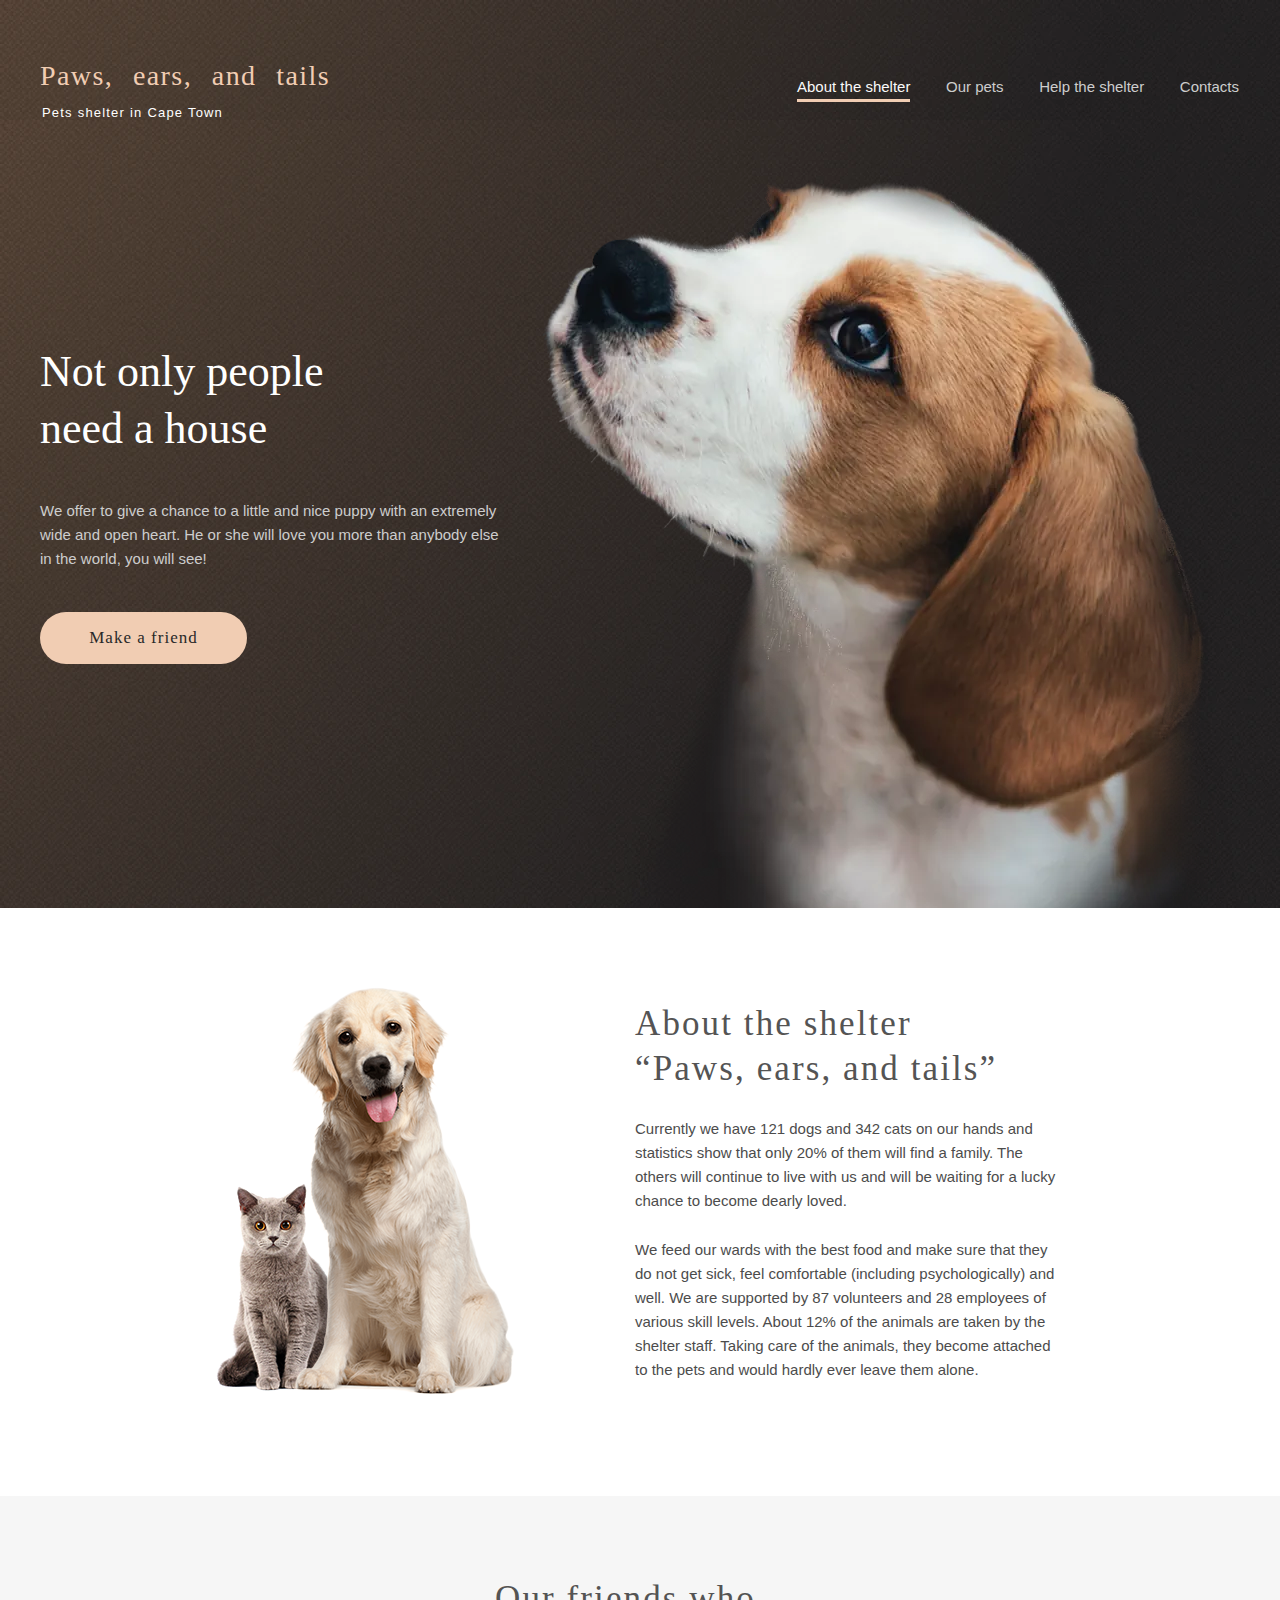
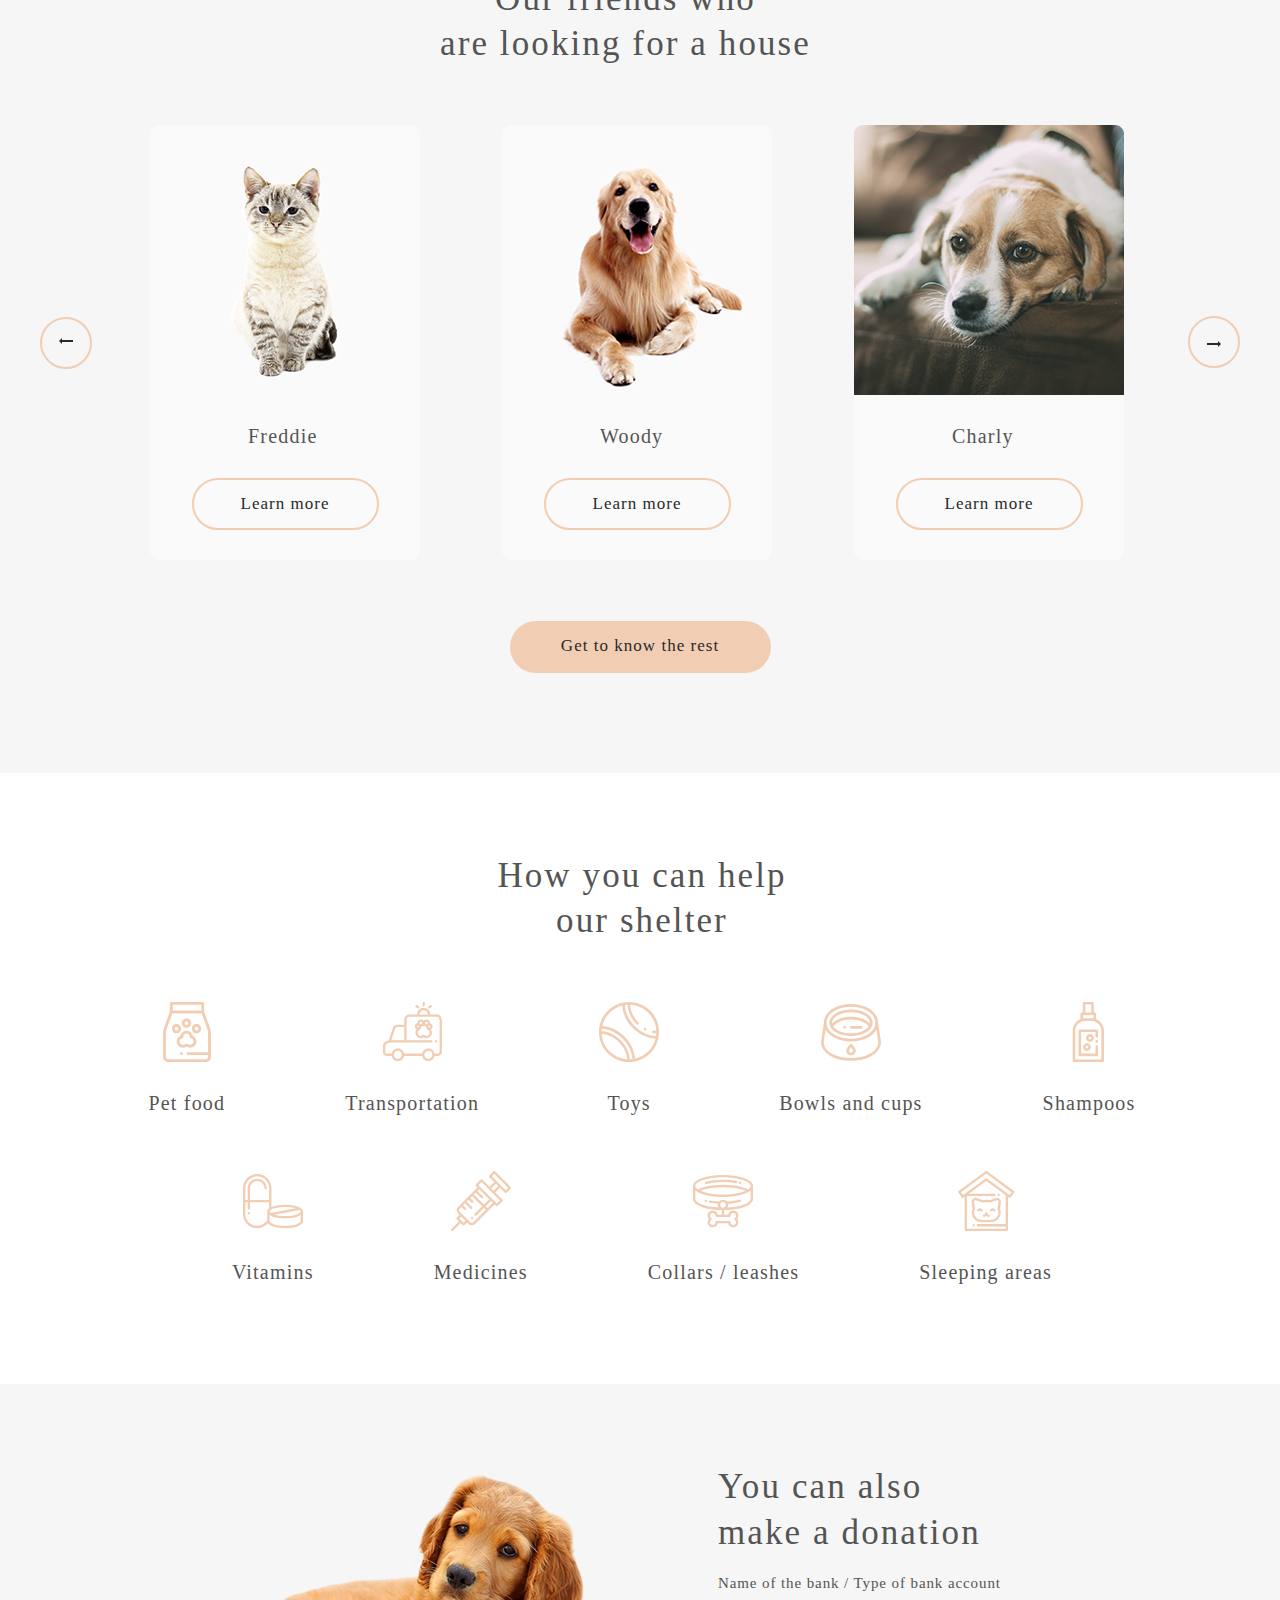
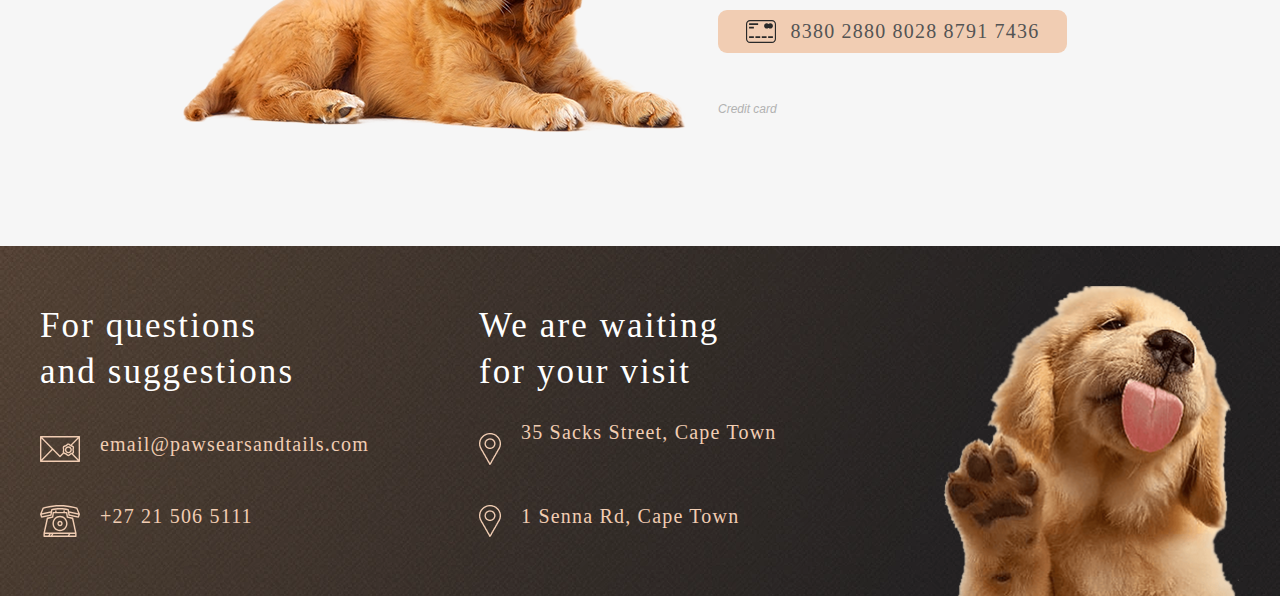
==== pages/main/index.html @ c35de91d "init" ====
<!DOCTYPE html>
<html lang="en">

<head>
    <meta charset="UTF-8">
    <meta http-equiv="X-UA-Compatible" content="IE=edge">
    <meta name="viewport" content="width=device-width, initial-scale=1.0">
    <title>Paws, ears, and tails - a pet sheslter</title>
    <link rel="stylesheet" href="style.css">
    <link rel="icon" type="image/x-icon" href="favicon.ico">
</head>

<body>
    <div class="popup-pad">
        <div class="popup-window">
            <button class="close_buton">
                <img class="modal_close" src="../../assets/icons/close.svg" alt="Modal window close button">
            </button>
            <div class="popup-image"><img id="popup-image" src="../../assets/images/scarlett.png" alt="Scarlett"></div>
            <div class="popup-text" id="popup-text">
                <div class="popup-name">Jennifer</div>
                <div class="popup-typebreed">Dog - Jack Russell Terrier</div>
                <div class="popup-description">Scarlett is a happy, playful girl who will make you laugh and smile. She
                    forms a bond quickly and will make a loyal
                    companion and a wonderful family dog or a good companion for a single individual too since she likes
                    to hang out and be
                    with her human.</div>
                <ul class="popup-ul">
                    <li><span>Age:</span> 2 months</li>
                    <li><span>Inoculations:</span> parainfluenza</li>
                    <li><span>Diseases:</span> ---</li>
                    <li><span>Parasites:</span> ---</li>
                </ul>

            </div>
        </div>
    </div>
    <div class="burger-button">
        <a href="javascript:void(0);" class="icon">
            <div class="hamburger">
                <div class="hamburger__line"></div>
                <div class="hamburger__line"></div>
                <div class="hamburger__line"></div>
            </div>
        </a>
    </div>
    <div class="black-pad"></div>
    <div class=" burger-menu-outer">
        <div class="mobile-container" id="hamburger-menu">
            <!-- Top Navigation Menu -->
            <!-- <div class="topnav"> -->
            <!-- <a href="#home" class="active">Logo</a> -->
            <div class="mobile-header-section">
                <div class="wrapper">
                    <header>
                        <div class="mobile-header">
                            <div class="mobile-menu-container">
                                <div class="mobile-menu-top">
                                    <div class="mobile-logo">
                                        <a href="../main/index.html">
                                            <h1 class="mobile-logo-title">Paws, ears, and tails<span></span>
                                            </h1>
                                            <div class="mobile-logo-subtitle">Pets shelter in Cape Town<span></span>
                                            </div>
                                        </a>
                                    </div>
                                </div>
                                <nav class="mobile-nav">
                                    <ul class="mobile-nav-links">
                                        <li class="mobile-nav-links-item active">
                                            About the shelter
                                        </li>
                                        <li class="mobile-nav-links-item"><a href="../pets/index.html">Our pets</a></li>
                                        <li class="mobile-nav-links-item"><a href="#help">Help the shelter</a></li>
                                        <li class="mobile-nav-links-item"><a href="#footer">Contacts</a></li>
                                    </ul>
                                </nav>
                            </div>
                        </div>
                    </header>
                </div>
            </div>
        </div>
    </div>
    <div class="header-section">
        <div class="wrapper">
            <header>
                <div class="header">
                    <div class="header-logo"><a href="../main/index.html">
                            <h1 class="header-logo-title">Paws, ears, and tails<span></span>
                            </h1>
                            <div class="header-logo-subtitle">Pets shelter in Cape Town<span></span></div>
                        </a>

                    </div>
                    <nav class="header-nav">
                        <ul class="header-nav-links">
                            <li class="header-nav-links-item active">
                                About the shelter
                            </li>
                            <li class="header-nav-links-item"><a href="../pets/index.html">Our pets</a></li>
                            <li class="header-nav-links-item"><a href="#help">Help the shelter</a></li>
                            <li class="header-nav-links-item"><a href="#footer">Contacts</a></li>
                        </ul>
                    </nav>
                </div>

            </header>
        </div>
    </div>
    <!--  START-SCREEN SECTION -->
    <section class="section-start-screen">
        <div class="wrapper">
            <main class="start-screen-content">
                <div class="content">
                    <div class="content-heading">
                        Not only people need a house
                    </div>
                    <div class="content-subheading">
                        We offer to give a chance to a little
                        and nice puppy with an extremely wide and
                        open heart. He or she will love you more
                        than anybody else in the world, you will see!
                    </div>
                    <div class="button-primary-wrapper">
                        <div class="button-primary">
                            <a href="#pets">
                                <div class="button-primary-text">
                                    Make a friend
                                </div>
                            </a>
                        </div>
                    </div>
                </div>
                <div class="start-screen-image">
                    <img src="../../assets/images/start-screen-puppy.webp" alt="Paws, ears, and tails"
                        class="start-screen">
                </div>
            </main>
        </div>
    </section>

    <!-- ABOUT SECTION -->
    <section class="section-about" id="about">
        <div class="wrapper">
            <main class="about-content">
                <div class="about-image">
                    <img src="../../assets/images/about-pets.png" alt="Cat and dog">
                </div>
                <div class="about-content-text">
                    <div class="about-content-heading">
                        About the shelter “Paws, ears, and tails”
                    </div>
                    <div class="about-content-subheading">
                        Currently we have 121 dogs and 342 cats on our hands and statistics show that only 20% of them
                        will find a family. The
                        others will continue to live with us and will be waiting for a lucky chance to become dearly
                        loved.
                    </div>
                    <div class="about-content-subheading">
                        We feed our wards with the best food and make sure that they do not get sick, feel comfortable
                        (including
                        psychologically) and well. We are supported by 87 volunteers and 28 employees of various skill
                        levels. About 12% of the
                        animals are taken by the shelter staff. Taking care of the animals, they become attached to the
                        pets and would hardly
                        ever leave them alone.
                    </div>
                </div>

            </main>
        </div>
    </section>


    <!-- PETS SECTION with slider-->
    <section class="section-pets" id="pets">
        <div class="wrapper">
            <main class="pets-content">
                <div class="pets-content-heading">
                    Our friends who</br>
                    are looking for a house
                </div>
                <div class="slider">
                    <div class="slider-arrow">
                        <div class="button-arrow" id="button-left1">
                            <!-- <a href=""> -->
                            <img src="../../assets/icons/arrow-left.png" alt="Arrow left" class="slider-arrow-img">
                            <!-- </a> -->
                        </div>
                    </div>
                    <div class="carousel-wrapper" id="carousel-wrapper">
                        <div class="carousel" id="carousel">
                            <div class="carousel-cards" id="cards-left">
                                <div class="card">
                                    <img src="../../assets/images/pets-katrine.png" alt="Katrine's photo"
                                        class="card-image">
                                    <div class="card-name">Katrine</div>
                                    <div class="card-button">
                                        <a href="">
                                            <div class="card-button-text">Learn more</div>
                                        </a>
                                    </div>
                                </div>
                                <div class="card">
                                    <img src="../../assets/images/pets-jennifer.png" alt="Jennifer's photo"
                                        class="card-image">
                                    <div class="card-name">Jennifer</div>
                                    <div class="card-button">
                                        <a href="">
                                            <div class="card-button-text">Learn more</div>
                                        </a>
                                    </div>
                                </div>
                                <div class="card">
                                    <img src="../../assets/images/pets-woody.png" alt="Woody's photo"
                                        class="card-image">
                                    <div class="card-name">Woody</div>
                                    <div class="card-button">
                                        <a href="">
                                            <div class="card-button-text">Learn more</div>
                                        </a>
                                    </div>
                                </div>
                            </div>
                            <div class="carousel-cards" id="cards-active">
                                <div class="card">
                                    <img src="../../assets/images/pets-katrine.png" alt="Katrine's photo"
                                        class="card-image">
                                    <div class="card-name">Katrine</div>
                                    <div class="card-button">
                                        <a href="">
                                            <div class="card-button-text">Learn more</div>
                                        </a>
                                    </div>
                                </div>
                                <div class="card">
                                    <img src="../../assets/images/pets-jennifer.png" alt="Jennifer's photo"
                                        class="card-image">
                                    <div class="card-name">Jennifer</div>
                                    <div class="card-button">
                                        <a href="">
                                            <div class="card-button-text">Learn more</div>
                                        </a>
                                    </div>
                                </div>
                                <div class="card">
                                    <img src="../../assets/images/pets-woody.png" alt="Woody's photo"
                                        class="card-image">
                                    <div class="card-name">Woody</div>
                                    <div class="card-button">
                                        <a href="">
                                            <div class="card-button-text">Learn more</div>
                                        </a>
                                    </div>
                                </div>
                            </div>
                            <div class="carousel-cards" id="cards-right">
                                <div class="card">
                                    <img src="../../assets/images/pets-katrine.png" alt="Katrine's photo"
                                        class="card-image">
                                    <div class="card-name">Katrine</div>
                                    <div class="card-button">
                                        <a href="">
                                            <div class="card-button-text">Learn more</div>
                                        </a>
                                    </div>
                                </div>
                                <div class="card">
                                    <img src="../../assets/images/pets-jennifer.png" alt="Jennifer's photo"
                                        class="card-image">
                                    <div class="card-name">Jennifer</div>
                                    <div class="card-button">
                                        <a href="">
                                            <div class="card-button-text">Learn more</div>
                                        </a>
                                    </div>
                                </div>
                                <div class="card">
                                    <img src="../../assets/images/pets-woody.png" alt="Woody's photo"
                                        class="card-image">
                                    <div class="card-name">Woody</div>
                                    <div class="card-button">
                                        <a href="">
                                            <div class="card-button-text">Learn more</div>
                                        </a>
                                    </div>
                                </div>
                            </div>
                        </div>
                    </div>
                    <div class="slider-arrow right">
                        <div class="button-arrow" id="button-right1">
                            <!-- <a href=""> -->
                            <img src="../../assets/icons/arrow-left.png" alt="Arrow right" class="slider-arrow-img">
                            <!-- </a> -->
                        </div>
                    </div>
                    <div class="slider-arrows-mobile">
                        <div class="slider-arrow">
                            <div class="button-arrow" id="button-left2">
                                <!-- <a href=""> -->
                                <img src="../../assets/icons/arrow-left.png" alt="Arrow left" class="slider-arrow-img">
                                <!-- </a> -->
                            </div>
                        </div>
                        <div class="slider-arrow right">
                            <div class="button-arrow" id="button-right2">
                                <!-- <a href=""> -->
                                <img src="../../assets/icons/arrow-left.png" alt="Arrow right" class="slider-arrow-img">
                                <!-- </a> -->
                            </div>
                        </div>
                    </div>
                </div>

                <div class="button-primary" id="button-pets">
                    <a href="../pets/index.html">
                        <div class="card-button-text">Get to know the rest</div>
                    </a>
                </div>

        </div>
        </main>
        </div>
    </section>

    <!-- HELP SECTION -->
    <section class="section-help" id="help">
        <div class="wrapper">
            <main class="help-content">
                <div class="help-content-heading">
                    How you can help<br />
                    our shelter
                </div>
                <div class="help-list">
                    <div class="help-card">
                        <img src="../../assets/icons/icon-pet-food.svg" alt="Pet food" class="help-card-image">
                        <div class="help-card-text">Pet food</div>
                    </div>
                    <div class="help-card">
                        <img src="../../assets/icons/icon-transportation.svg" alt="Transportation"
                            class="help-card-image">
                        <div class="help-card-text">Transportation</div>
                    </div>
                    <div class="help-card">
                        <img src="../../assets/icons/icon-toys.svg" alt="Toys" class="help-card-image">
                        <div class="help-card-text">Toys</div>
                    </div>
                    <div class="help-card">
                        <img src="../../assets/icons/icon-bowls-and-cups.svg" alt="Bowls and cups"
                            class="help-card-image">
                        <div class="help-card-text">Bowls and cups</div>
                    </div>
                    <div class="help-card">
                        <img src="../../assets/icons/icon-shampoos.svg" alt="Shampoos" class="help-card-image">
                        <div class="help-card-text">Shampoos</div>
                    </div>
                    <div class="help-card">
                        <img src="../../assets/icons/icon-vitamins.svg" alt="Vitamins" class="help-card-image">
                        <div class="help-card-text">Vitamins</div>
                    </div>
                    <div class="help-card">
                        <img src="../../assets/icons/icon-medicines.svg" alt="Medicines" class="help-card-image">
                        <div class="help-card-text">Medicines</div>
                    </div>
                    <div class="help-card">
                        <img src="../../assets/icons/icon-collars-leashes.svg" alt="Collars / leashes"
                            class="help-card-image">
                        <div class="help-card-text">Collars / leashes</div>
                    </div>
                    <div class="help-card">
                        <img src="../../assets/icons/icon-sleeping-area.svg" alt="Sleeping areas"
                            class="help-card-image">
                        <div class="help-card-text">Sleeping areas</div>
                    </div>
                </div>
        </div>

        </main>
        </div>
    </section>

    <!-- DONATION SECTION -->
    <section class="section-donation" id="donation">
        <div class="wrapper">
            <main class="donation-content">
                <img src="../../assets/images/donation-dog.png" alt="" class="donation-image">
                <div class="donation-content-text">
                    <div class="donation-content-heading">
                        You can also<br /> make a donation
                    </div>
                    <div class="donation-content-bank-name">
                        Name of the bank / Type of bank account
                    </div>
                    <a href="#" onClick="()=>{return false;}">

                        <div class="donation-credit-card">
                            <img src="../../assets/icons/credit-card.svg" alt="Credit card">
                            <div class="donation-credit-card-number">
                                8380 2880 8028 8791 7436
                            </div>
                        </div>
                    </a>
                    <div class="donation-content-legal">
                        Credit card
                    </div>
                </div>

            </main>
        </div>
    </section>

    <!--  FOOTER SECTION -->
    <footer class="section-footer" id="footer">
        <div class="wrapper">
            <div class="footer-content">
                <div class="footer-item-wrapper">
                    <div class="footer-item">
                        <div class="footer-item-header">For questions and suggestions</div>
                        <div class="footer-item-content">
                            <a href="mailto:email@pawsearsandtails.com">
                                <div class="footer-item-subitem">
                                    <img src="../../assets/icons/icon-email.svg" alt="Email"
                                        class="footer-subitem-icon">
                                    <div class="footer-subitem-text email">
                                        email@pawsearsandtails.com
                                    </div>
                                </div>
                            </a>
                            <a href="tel:+27 21 506 5111">
                                <div class="footer-item-subitem">
                                    <img src="../../assets/icons/icon-phone.svg" alt="Phone"
                                        class="footer-subitem-icon">
                                    <div class="footer-subitem-text">
                                        +27 21 506 5111
                                    </div>
                                </div>
                            </a>
                        </div>
                    </div>
                    <div class="footer-item">
                        <div class="footer-item-header">We are waiting for your visit</div>
                        <div class="footer-item-content">
                            <a href="https://goo.gl/maps/wbUHh51VkLNTxaGi9" target="_blank">
                                <div class="footer-item-subitem">
                                    <img src="../../assets/icons/icon-marker.png" alt="Location"
                                        class="footer-subitem-icon">
                                    <div class="footer-subitem-text" style="position: relative; bottom: 12px;">
                                        35 Sacks Street, Cape Town
                                    </div>
                                </div>
                            </a>
                            <a href="https://goo.gl/maps/Tw4FSCogZm7QoNA98" target="_blank">
                                <div class="footer-item-subitem">
                                    <img src="../../assets/icons/icon-marker.png" alt="Location"
                                        class="footer-subitem-icon">
                                    <div class="footer-subitem-text">
                                        1 Senna Rd, Cape Town
                                    </div>
                                </div>
                            </a>
                        </div>
                    </div>
                </div>
                <div class="footer-image-wrapper">
                    <img src="../../assets/images/footer-puppy.png" alt="Puppy" class="footer-image">
                </div>
            </div>
        </div>
        </div>
    </footer>

    <script>
        const data = [
            {
                "name": "Jennifer",
                "img": "../../assets/images/jennifer.png",
                "type": "Dog",
                "breed": "Labrador",
                "description": "Jennifer is a sweet 2 months old Labrador that is patiently waiting to find a new forever home. This girl really enjoys being able to go outside to run and play, but won't hesitate to play up a storm in the house if she has all of her favorite toys.",
                "age": "2 months",
                "inoculations": ["none"],
                "diseases": ["none"],
                "parasites": ["none"]
            },
            {
                "name": "Sophia",
                "img": "../../assets/images/sophia.png",
                "type": "Dog",
                "breed": "Shih tzu",
                "description": "Sophia here and I'm looking for my forever home to live out the best years of my life. I am full of energy. Everyday I'm learning new things, like how to walk on a leash, go potty outside, bark and play with toys and I still need some practice.",
                "age": "1 month",
                "inoculations": ["parvovirus"],
                "diseases": ["none"],
                "parasites": ["none"]
            },
            {
                "name": "Woody",
                "img": "../../assets/images/woody.png",
                "type": "Dog",
                "breed": "Golden Retriever",
                "description": "Woody is a handsome 3 1/2 year old boy. Woody does know basic commands and is a smart pup. Since he is on the stronger side, he will learn a lot from your training. Woody will be happier when he finds a new family that can spend a lot of time with him.",
                "age": "3 years 6 months",
                "inoculations": ["adenovirus", "distemper"],
                "diseases": ["right back leg mobility reduced"],
                "parasites": ["none"]
            },
            {
                "name": "Scarlett",
                "img": "../../assets/images/scarlett.png",
                "type": "Dog",
                "breed": "Jack Russell Terrier",
                "description": "Scarlett is a happy, playful girl who will make you laugh and smile. She forms a bond quickly and will make a loyal companion and a wonderful family dog or a good companion for a single individual too since she likes to hang out and be with her human.",
                "age": "3 months",
                "inoculations": ["parainfluenza"],
                "diseases": ["none"],
                "parasites": ["none"]
            },
            {
                "name": "Katrine",
                "img": "../../assets/images/katrine.png",
                "type": "Cat",
                "breed": "British Shorthair",
                "description": "Katrine is a beautiful girl. She is as soft as the finest velvet with a thick lush fur. Will love you until the last breath she takes as long as you are the one. She is picky about her affection. She loves cuddles and to stretch into your hands for a deeper relaxations.",
                "age": "6 months",
                "inoculations": ["panleukopenia"],
                "diseases": ["none"],
                "parasites": ["none"]
            },
            {
                "name": "Timmy",
                "img": "../../assets/images/timmy.png",
                "type": "Cat",
                "breed": "British Shorthair",
                "description": "Timmy is an adorable grey british shorthair male. He loves to play and snuggle. He is neutered and up to date on age appropriate vaccinations. He can be chatty and enjoys being held. Timmy has a lot to say and wants a person to share his thoughts with.",
                "age": "2 years 3 months",
                "inoculations": ["calicivirus", "viral rhinotracheitis"],
                "diseases": ["kidney stones"],
                "parasites": ["none"]
            },
            {
                "name": "Freddie",
                "img": "../../assets/images/freddie.png",
                "type": "Cat",
                "breed": "British Shorthair",
                "description": "Freddie is a little shy at first, but very sweet when he warms up. He likes playing with shoe strings and bottle caps. He is quick to learn the rhythms of his human’s daily life. Freddie has bounced around a lot in his life, and is looking to find his forever home.",
                "age": "2 months",
                "inoculations": ["rabies"],
                "diseases": ["none"],
                "parasites": ["none"]
            },
            {
                "name": "Charly",
                "img": "../../assets/images/charly.png",
                "type": "Dog",
                "breed": "Jack Russell Terrier",
                "description": "This cute boy, Charly, is three years old and he likes adults and kids. He isn’t fond of many other dogs, so he might do best in a single dog home. Charly has lots of energy, and loves to run and play. We think a fenced yard would make him very happy.",
                "age": "8 years",
                "inoculations": ["bordetella bronchiseptica", "leptospirosis"],
                "diseases": ["deafness", "blindness"],
                "parasites": ["lice", "fleas"]
            }
        ];

        data.forEach((item, id) => item.id = id)
        function shuffleArray(array) {
            let currentIndex = array.length, randomIndex;

            console.log('>', ...array.map(a => a.name))

            // While there remain elements to shuffle.
            while (currentIndex != 0) {

                // Pick a remaining element.
                randomIndex = Math.floor(Math.random() * currentIndex);
                currentIndex--;

                // And swap it with the current element.
                [array[currentIndex], array[randomIndex]] = [
                    array[randomIndex], array[currentIndex]];
            }

            console.log('>', ...array.map(a => a.name))
            return [...array];
        }

        const randomPets = shuffleArray([...data])

        let activePets = randomPets.slice(0, 3)
        let leftPets = randomPets.slice(3, 6)
        let rightPets = randomPets.slice(5, 8)

        // left: 37, up: 38, right: 39, down: 40,
        // spacebar: 32, pageup: 33, pagedown: 34, end: 35, home: 36
        var keys = { 37: 1, 38: 1, 39: 1, 40: 1 };

        function preventDefault(e) {
            e.preventDefault();
        }

        function preventDefaultForScrollKeys(e) {
            if (keys[e.keyCode]) {
                preventDefault(e);
                return false;
            }
        }

        // modern Chrome requires { passive: false } when adding event
        var supportsPassive = false;
        try {
            window.addEventListener("test", null, Object.defineProperty({}, 'passive', {
                get: function () { supportsPassive = true; }
            }));
        } catch (e) { }

        var wheelOpt = supportsPassive ? { passive: false } : false;
        var wheelEvent = 'onwheel' in document.createElement('div') ? 'wheel' : 'mousewheel';

        // call this to Disable
        function disableScroll() {
            // window.addEventListener('DOMMouseScroll', preventDefault, false); // older FF
            // window.addEventListener(wheelEvent, preventDefault, wheelOpt); // modern desktop
            // window.addEventListener('touchmove', preventDefault, wheelOpt); // mobile
            // window.addEventListener('keydown', preventDefaultForScrollKeys, false);
            document.querySelector('body').style.overflow = 'hidden'
        }

        // call this to Enable
        function enableScroll() {
            // window.removeEventListener('DOMMouseScroll', preventDefault, false);
            // window.removeEventListener(wheelEvent, preventDefault, wheelOpt);
            // window.removeEventListener('touchmove', preventDefault, wheelOpt);
            // window.removeEventListener('keydown', preventDefaultForScrollKeys, false);
            document.querySelector('body').style.overflow = 'auto'
        }


        window.onload = function () {
            console.log('page loaded');

            addClickHandler()
        }


        const addClickHandler = () => {
            console.log('addClickHandler run')
            document.querySelector('.burger-button>a').addEventListener('click', showHide)
            // document.querySelector('body').addEventListener('click', hide)
            document.querySelector('.burger-menu-outer').addEventListener('click', hideBurger)
        }


        const hideBurger = () => {
            document.getElementById("hamburger-menu").classList.remove("mobile-container-open")
            document.getElementsByClassName("hamburger")[0].classList.remove("hamburger-open")
            document.querySelector('.black-pad').style.display = 'none'
            document.querySelector('.black-pad').style.backgroundColor = 'rgba(0, 0, 0, 0)'
            // document.querySelector('.black-pad').style.backgroundColor = 'green'
            document.getElementsByClassName("burger-menu-outer")[0].classList.remove("burger-menu-outer-open")
            enableScroll();
        }

        const showBurger = () => {
            document.getElementById("hamburger-menu").classList.add("mobile-container-open")
            document.getElementsByClassName("hamburger")[0].classList.add("hamburger-open")
            document.querySelector('.black-pad').style.display = 'block'
            setTimeout(() => {
                document.querySelector('.black-pad').style.backgroundColor = 'rgba(41, 41, 41, 0.6)'
            }, 1);
            // document.querySelector('.black-pad').style.backgroundColor = 'blue'
            document.getElementsByClassName("burger-menu-outer")[0].classList.add("burger-menu-outer-open")
            disableScroll()
        }


        function showHide() {
            var x = document.getElementById("hamburger-menu")

            if (x.classList.contains("mobile-container-open")) {
                hideBurger()
            } else {
                showBurger()
            }
        }

        const CAROUSEL = document.querySelector('#carousel')
        const BTN_LEFT1 = document.querySelector('#button-left1')
        const BTN_LEFT2 = document.querySelector('#button-left2')
        const BTN_RIGHT1 = document.querySelector('#button-right1')
        const BTN_RIGHT2 = document.querySelector('#button-right2')

        const moveLeft = () => {
            console.log('btn-left click')
            CAROUSEL.classList.add('transition-left')
            BTN_LEFT1.removeEventListener('click', moveLeft)
            BTN_LEFT2.removeEventListener('click', moveLeft)
            BTN_RIGHT1.removeEventListener('click', moveRight)
            BTN_RIGHT2.removeEventListener('click', moveRight)
        }

        const moveRight = () => {
            console.log('btn-left click')
            CAROUSEL.classList.add('transition-right')
            BTN_LEFT1.removeEventListener('click', moveLeft)
            BTN_LEFT2.removeEventListener('click', moveLeft)
            BTN_RIGHT1.removeEventListener('click', moveRight)
            BTN_RIGHT2.removeEventListener('click', moveRight)
        }

        BTN_LEFT1.addEventListener('click', moveLeft)
        BTN_LEFT2.addEventListener('click', moveLeft)
        BTN_RIGHT1.addEventListener('click', moveRight)
        BTN_RIGHT2.addEventListener('click', moveRight)



        /******************************/




        const fillCarouselCards = (arr) => {
            const result = arr.map(card => {
                return `
                <div class="card" onClick="showPet('${card.id}')">
                    <img src="${card.img}" alt="${card.name}'s photo" class="card-image">
                    <div class="card-name">${card.name}</div>
                    <div class="card-button">
                        
                            <div class="card-button-text">Learn more</div>
                        
                    </div>
                </div>
                `
            })
            return result.join('           ')
        }


        const getAvailablePets = () => {
            return randomPets.filter(item => !activePets.includes(item))

        }
        // console.log(...getAvailablePets(activePets).map(a => a.name))
        // console.log(...activePets.map(a => a.name))

        const firstFillCarousel = () => {


            // console.log(...availablePets.map(a => a.name))
            // console.log(...leftPets.map(a => a.name))
            // console.log(...activePets.map(a => a.name))
            // console.log(...rightPets.map(a => a.name))
            // console.log(fillCarouselCards(activePets))

            document.querySelector('#cards-left').innerHTML = fillCarouselCards(leftPets)
            document.querySelector('#cards-active').innerHTML = fillCarouselCards(activePets)
            document.querySelector('#cards-right').innerHTML = fillCarouselCards(rightPets)
        }
        firstFillCarousel()

        CAROUSEL.addEventListener('animationend', (animationEvent) => {
            console.log(animationEvent.animationName)
            if (animationEvent.animationName === 'move-left') {
                CAROUSEL.classList.remove('transition-left')
                const leftItems = document.querySelector('#cards-left').innerHTML

                document.querySelector('#cards-active').innerHTML = leftItems

                activePets = [...leftPets]
                leftPets = shuffleArray(getAvailablePets()).slice(0, 3)
                rightPets = shuffleArray(getAvailablePets()).slice(2, 6)
                document.querySelector('#cards-left').innerHTML = fillCarouselCards([...leftPets])
                document.querySelector('#cards-right').innerHTML = fillCarouselCards([...rightPets])


            } else {
                CAROUSEL.classList.remove('transition-right')
                const rightItems = document.querySelector('#cards-right').innerHTML

                document.querySelector('#cards-active').innerHTML = rightItems

                activePets = [...rightPets]
                leftPets = shuffleArray(getAvailablePets()).slice(0, 3)
                rightPets = shuffleArray(getAvailablePets()).slice(2, 6)
                document.querySelector('#cards-right').innerHTML = fillCarouselCards([...rightPets])
                document.querySelector('#cards-left').innerHTML = fillCarouselCards([...leftPets])


            }
            BTN_LEFT1.addEventListener('click', moveLeft)
            BTN_LEFT2.addEventListener('click', moveLeft)
            BTN_RIGHT1.addEventListener('click', moveRight)
            BTN_RIGHT2.addEventListener('click', moveRight)

        })


        // popup

        document.querySelector('.popup-pad').addEventListener('click', () => {
            document.querySelector('.popup-pad').style.display = 'none'
            enableScroll()
        })

        document.querySelector('.close_buton').addEventListener('click', () => {
            document.querySelector('.popup-pad').style.display = 'none'
            enableScroll()
        })

        document.querySelector('.popup-window').addEventListener('click', (event) => {
            event.stopImmediatePropagation()
        })




        const showPet = (petId) => {
            console.log(petId)
            disableScroll()

            const pet = data[petId];
            document.querySelector('#popup-text').innerHTML =
                `<div class="popup-name">${pet.name}</div>
                <div class="popup-typebreed">${pet.type} - ${pet.breed}</div>
                <div class="popup-description">${pet.description}</div>
                <ul class="popup-ul">
                    <li class='popup-li'><span>Age:</span> ${pet.age}</li>
                    <li class='popup-li'><span>Inoculations:</span> ${pet.inoculations.join(', ')}</li>
                    <li class='popup-li'><span>Diseases:</span> ${pet.diseases.join(', ')}</li>
                    <li class='popup-li'><span>Parasites:</span> ${pet.parasites.join(', ')}</li>
                </ul>`
            document.querySelector('#popup-image').src = pet.img;

            document.querySelector('.popup-pad').style.display = 'flex'


        }

        //close button

        document.querySelector('.popup-window').addEventListener('mouseover', (event) => {
            document.querySelector('.close_buton').style.backgroundColor = 'rgba(255, 255, 255, 0.5)'
            event.stopImmediatePropagation()
        }
        )

        document.querySelector('.close_buton').addEventListener('mouseover', (event) => {
            document.querySelector('.close_buton').style.backgroundColor = '#fddcc4'
            event.stopImmediatePropagation()
        }
        )

        document.querySelector('.popup-pad').addEventListener('mouseover', () =>
            document.querySelector('.close_buton').style.backgroundColor = '#fddcc4'
        )

        document.querySelector('#hamburger-menu').addEventListener('click', (event) => {
            event.stopImmediatePropagation()
        })

    </script>
</body>

</html>
---- pages/main/style.css ----
body {
  margin: 0;
}

.popup-pad {
  width: 100vw;
  height: 100vh;
  position: fixed;
  left: 0;
  top: 0;
  background-color: rgba(29, 29, 29, 0.6);
  z-index: 1000;
  /* display: flex; */
  justify-content: center;
  align-items: center;
  display: none;
}

.popup-window {
  display: flex;
  width: 900px;
  height: 500px;
  background-color: #fafafa;
  position: fixed;
  justify-content: space-between;
  border-radius: 9px;
}

.popup-image {
  width: 500px;
  height: 500px;
}
.popup-image > img {
  width: 100%;
  height: auto;
}

.popup-text {
  width: 351px;
  margin-right: 20px;
  margin-top: 50px;
  font-family: Georgia, "Times New Roman", Times, serif;
  font-weight: 400;
}

.popup-name {
  font-size: 35px;
}

.popup-typebreed {
  font-size: 20px;
  margin-top: 10px;
}

.popup-description {
  font-size: 15px;
  line-height: 16.5px;
  margin-top: 40px;
}

.popup-ul {
  font-size: 15px;
  list-style: none;
  margin-top: 29px;
}
.popup-li {
  padding-top: 11px;
}

.popup-ul li::before {
  content: "\2022"; /* Add content: \2022 is the CSS Code/unicode for a bullet */
  color: #f1cdb3; /* Change the color */
  font-weight: bold; /* If you want it to be bold */
  display: inline-block; /* Needed to add space between the bullet and the text */
  width: 1em; /* Also needed for space (tweak if needed) */
  margin-left: -1em; /* Also needed for space (tweak if needed) */
}

.close_buton {
  width: 52px;
  height: 52px;
  border: 2px solid #f1cdb3;
  -webkit-box-sizing: border-box;
  box-sizing: border-box;
  border-radius: 10rem;
  cursor: pointer;
  background-color: rgba(255, 255, 255, 0.5);

  position: absolute;
  right: -3.2rem;
  top: -3.2rem;
  /* display: -webkit-box; */
  display: -ms-flexbox;
  display: flex;
  -webkit-box-pack: center;
  -ms-flex-pack: center;
  justify-content: center;
  -webkit-box-align: center;
  -ms-flex-align: center;
  align-items: center;
}

.popup-ul > li > span {
  font-weight: 700;
}

.mobile-container {
  display: none;
}

.header-section {
  background: url(../../assets/images/start-screen-gradient-background.webp)
    no-repeat;
  height: 120px;
  background-size: 100%;

  display: flex;
  justify-content: center;
  align-items: center;
}

.section-start-screen {
  background: url(../../assets/images/start-screen-gradient-background.webp)
    no-repeat;
  height: 788px;
  background-size: 100%;

  display: flex;
  justify-content: center;
  align-items: center;
}

.wrapper {
  width: 1500px;
  max-width: 1200px;
  margin: 0 auto;
  display: inline-flex;
  flex-direction: column;
  align-items: stretch;
  justify-content: stretch;
  padding: 0 40px;
}

header {
  /* to avoid margin top collapse */
  display: inline-block;
  width: 100%;
  padding-top: 1px;
}
.header {
  margin-top: 60px;
  display: flex;
  align-items: center; /*center children*/
  justify-content: space-between;
}
.header-logo {
  display: flex;
  flex-direction: column;
  justify-content: space-between;
  width: 290px;
  height: 60px;
}

.header-logo-title {
  height: 35px;
  font-family: "Georgia";
  font-style: normal;
  font-weight: 400;
  font-size: 28px;
  line-height: 110%;
  /* or 35px */

  letter-spacing: 0.05em;
  color: #f1cdb3;

  text-align: justify;
  margin-top: 0px;
  margin-bottom: 27px;
}

.header-logo span {
  content: "";
  background-color: red;
  width: 100%;
  height: 0em;
  display: inline-block;
}

.header-logo-subtitle {
  width: 181px;
  font-family: "Arial";
  font-style: normal;
  font-weight: 400;
  font-size: 13px;
  line-height: 15px;
  letter-spacing: 0.09em;
  margin-top: -18px;

  color: #ffffff;
  margin-left: 2px;

  text-align: justify;
}

.header-logo-subtitle span {
  content: "";
  background-color: red;
  width: 100%;
  height: 0em;
  display: inline-block;
}

.header-nav {
  width: 443px;
}
.header-nav-links {
  display: flex;
  flex-direction: row;
  list-style-type: none;
  justify-content: space-between;
  padding: 0 1px 0 0;
  margin-top: 0px;
  margin-bottom: 4px;
}

.header-nav-links-item {
  font-family: "Arial";
  font-style: normal;
  font-weight: 400;
  font-size: 15px;
  line-height: 160%;
  display: inline-block;
  /* color-dark-s */

  color: #cdcdcd;
}

.header-nav-links-item > a:hover {
  color: #fafafa;
}

a {
  color: inherit; /* blue colors for links too */
  text-decoration: inherit; /* no underline */
}
.header-nav-links-item.active {
  border-bottom: 3px solid #f1cdb3;
  cursor: default;
  color: #fafafa;
}

.start-screen-content {
  display: flex;
  margin-top: 60px;
  justify-content: space-between;
  height: 728px;
}

.content {
  width: calc(1200px * 460 / 1200);
  height: 402px;
  align-self: center;
}
.content-heading {
  width: 310px;
  font-family: "Georgia";
  font-style: normal;
  font-weight: 400;
  font-size: 44px;
  line-height: 130%;
  /* or 57px */

  display: flex;
  align-items: center;

  /* color-light-xl */

  color: #ffffff;
}
.content-subheading {
  width: 460px;
  height: 72px;
  left: calc(50% - 460px / 2);
  bottom: 94px;

  /* paragraph-l */

  font-family: "Arial";
  font-style: normal;
  font-weight: 400;
  font-size: 15px;
  line-height: 160%;
  /* or 24px */

  display: flex;
  align-items: center;

  /* color-dark-s */

  color: #cdcdcd;
  margin-top: 42px;
}

.button-primary {
  display: flex;
  flex-direction: column;
  align-items: center;
  justify-content: center;
  width: 207px;
  height: 52px;

  /* color-primary */

  background: #f1cdb3;
  border-radius: 100px;

  margin-top: 41px;
}

.button-primary:hover {
  background-color: #fddcc4;
}
.button-primary-text {
  font-family: "Georgia";
  font-style: normal;
  font-weight: 400;
  font-size: 17px;
  line-height: 130%;
  /* identical to box height, or 22px */

  letter-spacing: 0.06em;

  /* color-dark-3xl */

  color: #292929;

  /* Inside auto layout */

  flex: none;
  order: 0;
  flex-grow: 0;
  margin: 10px 0px;
}

.start-screen-image {
  width: calc(1200px * 698 / 1200);
  /* background: url(../../assets/images/start-screen-puppy.png); */
  /* background-size: auto; */
}

img.start-screen {
  /* height: 728px; */
  width: 100%;
}

/* ABOUT SECTION  */
.section-about {
  height: 588px;

  display: flex;
  justify-content: center;
  align-items: center;
}
.about-content {
  display: flex;
  margin-top: -23px;
  justify-content: center;
  height: 408px;
  gap: 120px;
}
.about-image {
  width: calc(1200px * 300 / 1200);
  position: relative;
  /* height: calc(1200 * 608px / 1200); */
  /* background: url(../../assets/images/about-pets.png) no-repeat;
  background-size: auto; */
}

.about-image > img {
  width: 100%;
  position: absolute;
  bottom: 0px;
}

.about-content-text {
  width: calc(1200px * 430 / 1200);
  margin-top: 14px;
}

.about-content-heading {
  width: 370px;
  font-family: "Georgia";
  font-style: normal;
  font-weight: 400;
  font-size: 35px;
  line-height: 130%;
  /* or 45px */

  letter-spacing: 0.06em;

  /* color-dark-l */

  color: #545454;
}
.about-content-subheading {
  width: 430px;

  /* paragraph-l */

  font-family: "Arial";
  font-style: normal;
  font-weight: 400;
  font-size: 15px;
  line-height: 160%;

  /* color-dark-xl */

  color: #4c4c4c;
  margin-top: 25px;
}

/* SECTION PETS */
.section-pets {
  height: 877px;
  background-color: #f6f6f6;

  display: flex;
  justify-content: center;
  align-items: center;
}

.pets-content {
  display: flex;
  flex-direction: column;
  align-items: center;
  justify-content: space-between;
  height: 697px;
  margin-top: -21px;
}

.pets-content-heading {
  width: 400px;

  /* h3 */

  font-family: "Georgia";
  font-style: normal;
  font-weight: 400;
  font-size: 35px;
  line-height: 130%;
  /* or 45px */

  display: flex;
  align-items: center;
  text-align: center;
  letter-spacing: 0.06em;

  /* color-dark-l */

  color: #545454;
  /* padding-top: 81px; */
}

.cards {
  display: flex;
  flex-direction: row;
  justify-content: space-evenly;
  width: 100%;
  gap: 32px;
}

.card {
  /* card */
  width: 270px;
  height: 435px;

  /* color-light-s */
  background: #fafafa;
  border-radius: 9px;

  display: flex;
  flex-direction: column;
  align-items: center;
}

.card:hover {
  background-color: #fff;
  cursor: pointer;
}

/* highlight button on hover over card hack */
.card:hover .card-button,
.card.hover .card-button {
  background: #f1cdb3;
}
.card-name {
  width: 74px;
  height: 23px;
  /* pets-card-title */

  font-family: "Georgia";
  font-style: normal;
  font-weight: 400;
  font-size: 20px;
  line-height: 23px;
  /* identical to box height */

  letter-spacing: 0.06em;

  /* color-dark-l */

  color: #545454;

  margin-top: 30px;
}
.card-button {
  /* button_secondary */

  /* Auto layout */

  display: flex;
  justify-content: center;
  align-items: center;
  padding: 0px;

  width: 187px;
  height: 52px;

  /* button_primary */

  /* Auto layout */

  /* color-primary */

  border: 2px solid #f1cdb3;
  box-sizing: border-box;
  border-radius: 100px;

  margin-top: 30px;
}

.card-button-text {
  font-family: "Georgia";
  font-style: normal;
  font-weight: 400;
  font-size: 17px;
  line-height: 130%;
  /* identical to box height, or 22px */

  letter-spacing: 0.06em;

  /* color-dark-3xl */

  color: #292929;

  /* Inside auto layout */

  flex: none;
  order: 0;
  flex-grow: 0;
  margin: 16px 0px;
}
#button-pets {
  width: 261px;
  margin-top: 60px;
}

.slider {
  display: flex;
  flex-direction: row;
  justify-content: space-between;
  width: 100%;
  padding-top: 58px;
}

.slider-arrow {
  width: 52px;
  display: flex;
  flex-direction: column;
  justify-content: center;
}

.button-arrow {
  display: flex;
  flex-direction: column;
  align-items: center;
  padding: 20px 19px 23px;

  width: 52px;
  height: 52px;

  /* color-primary */

  border: 2px solid #f1cdb3;
  box-sizing: border-box;
  border-radius: 100px;
  justify-content: center;
}
.button-arrow:hover {
  background-color: #fddcc4;
}

.slider-arrow.right {
  transform: rotate(0.5turn);
}
.slider-arrows-mobile {
  display: none;
}

/* HELP SECTION */
.section-help {
  height: 611px;
  background-color: #fff;

  display: flex;
  justify-content: center;
  align-items: center;
}
.help-content {
  display: flex;
  flex-direction: column;
  margin-top: -21px;
  margin-left: 2px;
  align-items: center;
  justify-content: space-between;
  height: 431px;
  width: 100%;
}

.help-content-heading {
  width: 400px;
  font-family: "Georgia";
  font-style: normal;
  font-weight: 400;
  font-size: 35px;
  line-height: 130%;
  display: flex;
  align-items: center;
  text-align: center;
  letter-spacing: 0.06em;
  color: #545454;
  justify-content: center;
}

.help-list {
  width: 1029px;
  display: flex;
  flex-direction: row;
  justify-content: center;
  gap: 120px;
  row-gap: 56px;
  align-content: space-between;
  flex-wrap: wrap;
  padding-top: 58px;
}

.help-card {
  display: flex;
  flex-direction: column;
  justify-content: space-between;
  align-items: center;
  height: 113px;
}
.help-card-image {
  width: 60px;
}

.help-card-text {
  /* h4 */

  font-family: "Georgia";
  font-style: normal;
  font-weight: 400;
  font-size: 20px;
  line-height: 115%;
  /* identical to box height, or 23px */

  display: flex;
  align-items: center;
  text-align: center;
  letter-spacing: 0.06em;

  /* color-dark-l */

  color: #545454;
}

/* DONATION SECTION */

.section-donation {
  height: 462px;
  display: flex;
  justify-content: center;
  align-items: center;
  background-color: #f6f6f6;
}
.donation-content {
  display: flex;
  margin-top: -2px;
  justify-content: space-between;
  height: 282px;
  padding-left: 123px;
  padding-right: 92px;
}
.donation-image {
  width: calc(1200 * 505px / 1200);
  height: calc(1200 * 261px / 1200);
  background-size: auto;
  padding-left: 20px;
}

.donation-content-text {
  width: calc(1200px * 430 / 1200);
  align-self: center;
  height: 282px;
}

.donation-content-heading {
  width: 370px;
  font-family: "Georgia";
  font-style: normal;
  font-weight: 400;
  font-size: 35px;
  line-height: 130%;
  /* or 45px */

  letter-spacing: 0.06em;

  /* color-dark-l */

  color: #545454;
  margin-top: -9px;
  margin-left: 0px;
}
.donation-content-bank-name {
  /* Subheading */

  /* h5 */

  font-family: "Georgia";
  font-style: normal;
  font-weight: 400;
  font-size: 15px;
  line-height: 110%;
  /* identical to box height, or 17px */

  display: flex;
  align-items: center;
  letter-spacing: 0.06em;

  /* color-dark-l */

  color: #545454;

  margin-top: 20px;
}
.donation-credit-card {
  /* Credit card */

  /* Auto layout */

  display: flex;
  flex-direction: row;
  align-items: center;
  justify-content: center;
  gap: 15px;

  width: 349px;
  height: 43px;

  /* color-primary */

  background: #f1cdb3;
  border-radius: 9px;
  margin-top: 18px;
}

.donation-credit-card:hover {
  background-color: #fddcc4;
}

.donation-credit-card > a {
  display: block;
}

.donation-credit-card-number {
  /* 8380 2880 8028 8791 7435 */

  /* h4 */

  font-family: "Georgia";
  font-style: normal;
  font-weight: 400;
  font-size: 20px;
  line-height: 115%;
  /* identical to box height, or 23px */

  display: flex;
  align-items: center;
  letter-spacing: 0.06em;

  /* color-dark-l */

  color: #545454;
}

.donation-content-legal {
  width: 380px;
  height: 72px;

  /* donation-description */

  font-family: "Arial";
  font-style: italic;
  font-weight: 400;
  font-size: 12px;
  line-height: 18px;
  /* or 150% */

  display: flex;
  align-items: center;

  /* color-dark-m */

  color: #b2b2b2;
  margin-top: 20px;
}

/* FOOTER SECTION */
.section-footer {
  background: url(../../assets/images/start-screen-gradient-background.webp)
    no-repeat;
  height: 350px;
  background-size: 100%;

  display: flex;
  justify-content: center;
  align-items: center;
}

.footer-content {
  display: flex;
  flex-direction: row;
  margin-top: 40px;
  justify-content: space-between;
  height: 310px;
}

.footer-item-wrapper {
  display: flex;
  flex-direction: row;
  width: 761px;
  justify-content: space-between;
}

.footer-item {
  display: flex;
  flex-direction: column;
  width: 322px;
}

.footer-item-header {
  width: 279px;
  height: 90px;
  /* h3 */

  font-family: "Georgia";
  font-style: normal;
  font-weight: 400;
  font-size: 35px;
  line-height: 130%;
  /* or 45px */

  letter-spacing: 0.06em;

  /* color-light-xl */

  color: #ffffff;
  margin-top: 17px;
}

.footer-item-content {
}

.footer-item-subitem {
  display: flex;
  flex-direction: row;
  justify-content: start;
  gap: 20px;
  margin-top: 40px;
}

.footer-subitem-text {
  width: 258px;
  height: 23px;

  /* h4 */

  font-family: "Georgia";
  font-style: normal;
  font-weight: 400;
  font-size: 20px;
  line-height: 115%;
  /* identical to box height, or 23px */

  letter-spacing: 0.06em;

  /* color-primary */

  color: #f1cdb3;
}

.footer-image {
  margin: 0 auto;
  display: block;
}

.footer-image {
  width: calc(1200 * 300px / 1200);
  height: 310px;
  background-size: auto;
  margin-left: 23px;
}

.carousel-wrapper {
  overflow: hidden;
  width: 101rem;
}

.carousel {
  display: flex;
  position: relative;
  left: -100%;
}

@keyframes move-right {
  from {
    left: -100%;
  }
  to {
    left: -200%;
  }
}

.transition-right {
  animation-name: move-right;
  animation-duration: 1s;
}

@keyframes move-left {
  from {
    left: -100%;
  }
  to {
    left: 0px;
  }
}

.transition-left {
  animation-name: move-left;
  animation-duration: 1s;
}

.carousel-cards {
  position: relative;
  display: -webkit-box;
  display: -ms-flexbox;
  display: flex;
  -webkit-box-pack: center;
  -ms-flex-pack: center;
  justify-content: center;
  -webkit-column-gap: 9rem;
  /* column-gap: 9rem;
  margin: 0 1rem; */
  margin: 0 60px;
  width: 1050px;
  gap: 82px;
}

/*  MEDIA  */
/*  768+ - 1280 */
@media screen and (max-width: 1279px) {
  .popup-window {
    width: 630px;
    height: 350px;
  }

  .popup-window:hover .close_buton,
  .popup-window.hover .close_buton {
    background-color: rgba(255, 255, 255, 0.5);
  }

  .close_buton:hover {
    background-color: #fddcc4;
    transition: 0.3s;
  }

  .popup-image {
    width: 350px;
    height: auto;
  }
  .popup-image > img {
    width: 100%;
    height: auto;
  }

  .popup-text {
    width: 260px;
    margin-right: 9px;
    margin-top: 10px;
  }

  .popup-name {
  }

  .popup-typebreed {
  }

  .popup-description {
    margin-top: 20px;
    line-height: 15px;
  }

  .popup-ul {
    margin-top: 15px;
    padding-left: 16px;
  }
  .popup-li {
    padding-top: 5px;
  }

  .header-section {
    height: 105px;
    background-size: auto;
  }

  header {
  }

  .header {
    margin-top: 17px;
  }

  .wrapper {
    width: calc(100% - 60px);
    padding: 0 30px;
  }

  .section-start-screen {
    background-size: cover;
    height: 1060px;
    align-items: flex-start;
  }

  .start-screen-content {
    flex-direction: column;
    margin-top: 0;
    /* display: flex;
    margin-top: 60px;
    justify-content: space-between;
    height: 728px; */
  }
  .content {
    margin-top: 46px;
    /* width: calc(460 / 1200 * 100%);
    height: 402px;
    align-self: center; */
  }

  .content-subheading {
    width: 100%;
  }
  .start-screen-image {
    /* width: calc(698 / 1200 * 100%); */
    width: 100%;
    display: flex;
    /* background-size: 100%; */
    flex-direction: column;
    justify-content: flex-end;
    height: 693px;
  }

  .start-screen-image > img {
    width: 569px;
    height: 593px;
    padding-top: 100px;
    align-self: center;
    padding-left: 136px;
  }

  .button-primary {
    /* margin: 0 auto; */
    margin-left: auto;
    margin-right: auto;
    /* margin-top: 41px; */
  }

  /* ABOUT SECTION */
  .section-about {
    height: 1048px;
  }

  .about-content {
    display: flex;
    flex-direction: column-reverse;
    margin-top: 0px;
    justify-content: space-between;
    align-items: center;
    /* margin: -36px 136px -18px 139px; */
    margin: -18px auto;
    /* margin-top: -18px; */

    height: 868px;
    gap: unset;
  }

  .about-image {
    position: static;
    padding-bottom: 6px;
  }
  .about-image > img {
    width: 100%;
    position: static;
  }
  .about-content-text {
    margin: 0px;
    margin-top: -10px;
    /* width: calc(100% * 430 / 1200); */
  }

  .about-content-heading {
    /* width: 370px; */
  }
  .about-content-subheading {
    /* width: 430px; */
  }

  /* PETS SECTION (SLIDER) */

  .pets-content {
    width: 710px;
    margin: 0 auto;
  }
  .pets-content-heading {
    margin-top: 1px;
  }

  .carousel-wrapper {
    overflow: hidden;
    /* width: 430px; */
  }

  .carousel {
    gap: 30px;
    padding-left: 12px;
  }
  .carousel-cards {
    margin-left: 4px;
    margin-right: 3px;
    gap: 30px;

    /* margin-top: -19px; */
    /* width: calc(100% - 2 * 52px); */
    /* gap:auto; */
    /* gap: calc(32 / 1200 * 90%); */
    /* gap: calc(100% - 32 / 1200 * 90%); */
  }

  .card {
    /* card */
    /* max-width: calc(270 / 1200 * 100%); */
    /* min-width: 160px; */
    /* width: calc(270 / 1096 * 100%); */
    /* width: auto; */
  }

  .card:nth-child(3) {
    display: none;
  }
  .card > img {
    /* width: calc(270 / 1200 * 100%); */
    width: 100%;
  }
  .card-name {
    width: auto;
  }

  .card-button {
    /* max-width: 94%; */
  }

  /* HELP SECTION */
  .section-help {
    height: 778px;
  }
  .help-content {
    height: 596px;
    padding: 1px 69px 0px 68px;
    /* padding-top: 1px; */
    width: auto;
  }

  .help-content-heading {
  }

  .help-list {
    display: flex;
    /* width: calc(1029 / 1200 * 100%); */
    /* width: 100%; */
    width: 569px;
    /* gap: calc(100 / 1200 * 100%); */
    /* row-gap: 56px; */
    height: 448px;
    align-content: center;
    justify-content: space-between;
    column-gap: auto;
    align-items: center;
  }

  .help-card {
    width: 108px;
  }
  .help-card-image {
  }

  .help-card-text {
    /* font-size: calc(1.66vw); */
    /* letter-spacing: calc(0.1vw * 1200 / 1280); */
    width: 172px;
    /* text-align: center; */
    display: flex;
    align-self: center;
    flex-direction: column;
  }

  /* DONATION SECTION */

  .section-donation {
    height: 783px;
    /* height: 462px;
    display: flex;
    justify-content: center;
    align-items: center;
    background-color: #f6f6f6; */
  }
  .donation-content {
    display: flex;
    flex-direction: column-reverse;
    height: 783px;
    /*margin-top: -2px;
    justify-content: space-between;
    height: 282px;
    padding-left: 123px;
    padding-right: 92px; */
    /* height:auto */
    /* padding-left: calc(123 / 1200 * 100%); */
    /* padding-right: calc(92 / 1200 * 100%); */
    align-items: flex-end;
  }
  .donation-image {
    width: 505px;
    /* height: calc(1200 * 261px / 1200); */
    /* background-size: auto; */
    padding-left: 0;
    padding-bottom: 98px;
    padding-right: 32px;
    height: auto;
    margin: 0 auto;
  }

  .donation-content-text {
    /* width: calc(1200px * 430 / 1200); */
    align-self: center;
    height: 282px;
    padding-top: 92px;
    padding-left: 17px;
  }

  .donation-content-heading {
    width: 370px;
    font-family: "Georgia";
    font-style: normal;
    font-weight: 400;
    font-size: 35px;
    line-height: 130%;
    /* or 45px */

    letter-spacing: 0.06em;

    /* color-dark-l */

    color: #545454;
    margin-top: -9px;
    margin-left: 0px;
  }
  .donation-content-bank-name {
    /* Subheading */

    /* h5 */

    font-family: "Georgia";
    font-style: normal;
    font-weight: 400;
    font-size: 15px;
    line-height: 110%;
    /* identical to box height, or 17px */

    display: flex;
    align-items: center;
    letter-spacing: 0.06em;

    /* color-dark-l */

    color: #545454;

    margin-top: 20px;
  }
  .donation-credit-card {
    /* Credit card */

    /* Auto layout */

    display: flex;
    flex-direction: row;
    align-items: center;
    justify-content: center;
    gap: 15px;

    width: 349px;
    height: 43px;

    /* color-primary */

    background: #f1cdb3;
    border-radius: 9px;
    margin-top: 18px;
  }

  .donation-credit-card:hover {
    background-color: #fddcc4;
  }

  .donation-credit-card > a {
    display: block;
  }

  .donation-credit-card-number {
    /* 8380 2880 8028 8791 7435 */

    /* h4 */

    font-family: "Georgia";
    font-style: normal;
    font-weight: 400;
    font-size: 20px;
    line-height: 115%;
    /* identical to box height, or 23px */

    display: flex;
    align-items: center;
    letter-spacing: 0.06em;

    /* color-dark-l */

    color: #545454;
  }

  .donation-content-legal {
    width: 380px;
    height: 72px;

    /* donation-description */

    font-family: "Arial";
    font-style: italic;
    font-weight: 400;
    font-size: 12px;
    line-height: 18px;
    /* or 150% */

    display: flex;
    align-items: center;

    /* color-dark-m */

    color: #b2b2b2;
    margin-top: 20px;
  }

  /* FOOTER SECTION */
  .section-footer {
    background-size: cover;
    height: 639px;
  }

  .footer-content {
    height: 639px;
    margin: 0 auto;
    width: 641px;
    display: flex;
    flex-direction: column;
    align-content: center;
    justify-content: space-between;
  }

  .footer-item-wrapper {
    display: flex;
    flex-direction: row;
    width: 662px;
    justify-content: space-between;
    margin-top: 15px;
  }

  .footer-item {
    width: 323px;
  }

  .footer-item-header {
  }

  .footer-item-content {
  }

  .footer-item-subitem {
  }

  .footer-subitem-text {
    padding-top: 4px;
  }

  .footer-image {
    margin: 0 auto;
    display: block;
  }
}

/*  320 - 768 */
@media screen and (max-width: 767px) {
  .popup-window {
    width: 240px;
    height: 393px;
  }

  .popup-image {
    display: none;
  }

  .popup-text {
    width: 220px;
    margin: 0 auto;
    margin-top: 10px;
  }

  .popup-name {
    text-align: center;
  }

  .popup-typebreed {
    text-align: center;
  }

  .popup-description {
    font-size: 13px;
    line-height: 110%;
    /* or 14px */

    text-align: justify;
    letter-spacing: 0.06em;
  }

  .popup-ul {
    padding-left: 16px;
  }
  .popup-ul li::before {
  }

  .header-logo {
    width: 210px;
  }

  .header-logo-title {
    font-size: 24px;
    letter-spacing: -0.2px;
  }

  .burger-button {
    display: block;
    z-index: 200;
    position: absolute;
    top: 45px;
    right: 52px;
  }

  .black-pad {
    display: none;
    width: 100%;
    height: 100%;
    background-color: rgba(0, 0, 0, 0);
    position: fixed;
    transition: background-color 1000ms ease;
  }

  .burger-menu-outer {
    overflow: hidden;
    position: absolute;
    width: 0;
    right: 0px;
    transition: 0.5s;
  }

  .burger-menu-outer-open {
    width: 100vw;
  }

  .mobile-container {
    display: block;
    position: relative;
    /* background-color: red; */
    background-color: #292929;
    /* width: 100%; */
    width: 320px;
    height: 100vh;

    /* border: 1px red solid; */
    /* position: absolute; */
    top: 0;
    right: -100vw;
    transition: 0.6s;
    /* overflow: hidden; */
    padding-top: 13px;
    /* background-color: #292929; */
  }

  .mobile-container-open {
    /* height: 810px; */
    /* width: 320px; */
    /* left: 0; */
    height: 100vh;
    overflow: auto;
    right: calc(-100vw + 320px);
  }

  .hamburger {
    display: flex;
    width: 31px;
    height: 31px;
    transition: 0.6s;
    flex-direction: column;
    justify-content: space-around;
    align-items: center;
  }

  .hamburger-open {
    transform: rotate(-90deg);
  }
  .hamburger__line {
    /* display: inline-block; */
    background-color: #f1cdb3;
    /* border-radius: 5px; */
    height: 2px;
    /* border: 2px solid #F1CDB3; */
    width: 100%;
  }

  .topnav {
    overflow: hidden;
    /* background-color: #333; */
    position: relative;
  }

  .topnav #myLinks {
    display: none;
  }

  .topnav a {
    color: white;
    padding: 14px 16px;
    text-decoration: none;
    font-size: 17px;
    display: block;
  }

  .icon {
    margin-right: 22px;
  }
  .topnav a.icon {
    background: black;
    /* display: block; */
    position: absolute;
    right: 0;
    top: 0;
  }

  .mobile-menu-top a:hover {
    background-color: #444;
    color: black;
  }

  /* .active {
    background-color: #04aa6d;
    color: white;
  } */

  .header-section {
    width: 100%;
  }

  .mobile-header-section {
    /* display: none; */
    height: 100%;
    background: none;
    /* background-size: auto; */
  }

  .mobile-menu-container {
    /* width: calc(100% - 20px); */
    width: 100%;
    display: flex;
    flex-direction: column;
    height: 600px;
    justify-content: space-between;
  }

  .mobile-menu-top {
    display: flex;
    flex-direction: row;
    justify-content: space-between;
    align-items: center;
    align-self: flex-start;
  }

  .mobile-header {
    margin-top: 17px;
    display: flex;
    flex-direction: column;
    align-items: center; /*center children*/
    justify-content: space-between;
    height: 100%;
  }
  .mobile-logo {
    display: flex;
    flex-direction: column;
    justify-content: space-between;
    width: 210px;
    height: 60px;
  }

  .mobile-logo-title {
    height: 35px;
    font-family: "Georgia";
    font-style: normal;
    font-weight: 400;
    font-size: 24px;
    line-height: 110%;
    /* or 35px */

    letter-spacing: -0.02em;
    color: #f1cdb3;

    text-align: justify;
    margin-top: 0px;
    margin-bottom: 27px;
  }

  .mobile-logo span {
    content: "";
    background-color: red;
    width: 100%;
    height: 0em;
    display: inline-block;
  }

  .mobile-logo-subtitle {
    width: 182px;
    font-family: "Arial";
    font-style: normal;
    font-weight: 400;
    font-size: 13px;
    line-height: 15px;
    letter-spacing: 0.09em;
    margin-top: -18px;

    color: #ffffff;
    margin-left: 2px;

    text-align: justify;
  }

  .mobile-logo-subtitle span {
    content: "";
    background-color: red;
    width: 100%;
    height: 0em;
    display: inline-block;
  }

  .mobile-nav {
    width: auto;
  }

  .mobile-nav-links {
    display: flex;
    flex-direction: column;
    align-items: center;
    height: 327px;
    margin-bottom: 56px;
    list-style-type: none;
    justify-content: space-between;
    padding: 0px 0px 0px 0px;
  }

  .mobile-nav-links-item {
    font-family: "Arial";
    font-size: 32px;
    line-height: 160%;
    color: #cdcdcd;
  }

  .mobile-nav-links-item.active {
    border-bottom: 3px solid #f1cdb3;
    cursor: default;
    color: #fafafa;
    /* color: red; */
  }

  .header-section {
  }

  .header-section nav {
    display: none;
  }

  .wrapper {
    width: calc(100% - 20px);
    /* width: 100%; */
    padding: 0 10px;
  }

  .section-start-screen {
    /* display: none; */
    background-size: cover;
    height: 718px;
    align-items: flex-start;
  }

  .start-screen-content {
    flex-direction: column;
    margin-top: 0;
    width: auto;
    padding-top: 0px;
    display: flex;
    align-items: center;
    height: 718px;
  }
  .content {
    margin-top: 45px;
    width: 100%;
    display: flex;
    flex-direction: column;
  }

  .content-heading {
    width: 258px;
    height: 64px;

    font-size: 25px;

    text-align: center;
    align-self: center;
    letter-spacing: 0.06em;
  }

  .content-subheading {
    width: 300px;
    height: 96px;
    align-self: center;

    text-align: center;

    /* color-dark-s */

    color: #cdcdcd;
  }
  .start-screen-image {
    width: 260px;
    display: flex;
    /* background-size: 100%; */
    flex-direction: column;
    justify-content: flex-end;
    height: 693px;
    margin-left: 40px;
  }

  .start-screen-image > img {
    width: 260px;
    height: 271.77px;
    padding-top: 100px;
    align-self: center;
    padding-left: 0;
  }

  .button-primary {
    /* margin: 0 auto; */
    margin-left: auto;
    margin-right: auto;
    /* margin-top: 41px; */
  }

  /* ABOUT SECTION */
  .section-about {
    /* display: none; */
    height: 974px;
  }

  .about-content {
    display: flex;
    flex-direction: column-reverse;
    margin-top: 0px;
    justify-content: space-between;
    align-items: center;
    /* margin: -36px 136px -18px 139px; */
    margin: -18px auto;
    /* margin-top: -18px; */

    height: 900px;
    gap: unset;
  }

  .about-image {
    position: static;
    padding-bottom: 6px;
    width: 260px;
    height: 353.6px;
  }
  .about-image > img {
    width: 100%;
    position: static;
  }
  .about-content-text {
    margin: 0px;
    margin-top: 5px;
    /* width: calc(100% * 430 / 1200); */
    width: 270px;
    display: flex;
    flex-direction: column;
    align-items: center;
    justify-content: space-between;
    height: 494px;
  }

  .about-content-heading {
    font-size: 25px;
    text-align: center;
    width: 280px;
  }
  .about-content-subheading {
    width: 100%;
    font-family: "Arial";
    font-style: normal;
    font-weight: 400;
    font-size: 15px;
    line-height: 158%;
    /* or 24px */

    text-align: justify;
  }

  /* PETS SECTION (SLIDER) */
  .section-pets {
    /* display: none; */
    height: 791px;
  }

  .pets-content {
    height: 707px;
    display: flex;
    flex-direction: column;
    width: 100%;
  }

  .pets-content-heading {
    margin-top: 1px;
    font-style: normal;
    font-weight: 400;
    font-size: 25px;
    line-height: 130%;
    display: flex;
    flex-direction: column;
    align-items: center;
    text-align: center;
    letter-spacing: 0.06em;
    padding-top: 10px;
    width: 300px;
  }

  .cards {
    margin-left: 4px;
    margin-right: 3px;
    /* margin-top: -19px; */
    /* width: calc(100% - 2 * 52px); */
    /* gap:auto; */
    /* gap: calc(32 / 1200 * 90%); */
    /* gap: calc(100% - 32 / 1200 * 90%); */
  }

  .carousel-wrapper {
    overflow: hidden;
    width: 100%;
  }

  .carousel {
    gap: 23px;
    padding-left: 12px;
  }
  .carousel-cards {
    margin-left: 4px;
    margin-right: 3px;
    gap: 30px;

    /* margin-top: -19px; */
    /* width: calc(100% - 2 * 52px); */
    /* gap:auto; */
    /* gap: calc(32 / 1200 * 90%); */
    /* gap: calc(100% - 32 / 1200 * 90%); */
  }

  .card {
    /* card */
    /* max-width: calc(270 / 1200 * 100%); */
    /* min-width: 160px; */
    /* width: calc(270 / 1096 * 100%); */
    /* width: auto; */
  }

  .card:nth-child(2) {
    display: none;
  }
  .card > img {
    /* width: calc(270 / 1200 * 100%); */
    width: 100%;
  }
  .card-name {
    width: auto;
  }

  .card-button {
    /* max-width: 94%; */
  }

  .slider {
    flex-direction: column;
    padding-top: 40px;
    align-items: center;
    width: 300px;
  }

  .slider-arrow {
    display: none;
  }

  .slider-arrows-mobile {
    display: flex;
    flex-direction: row;
    padding-top: 20px;
    width: 184px;
    justify-content: space-between;
  }

  .slider-arrows-mobile .slider-arrow {
    display: block;
  }

  #button-pets {
    margin-top: 42px;
  }

  /* HELP SECTION */
  .section-help {
    height: 745px;
  }

  .section-help .wrapper {
    height: 100%;
  }
  .help-content {
    /* height: 596px; */
    /* padding: 1px 69px 0px 68px; */
    /* padding-top: 1px; */
    padding: 0;
    /* padding-top: 10px; */
    margin: 0;
    margin-top: 42px;
    width: auto;
  }

  .help-content-heading {
    font-size: 25px;
    line-height: 130%;
    /* or 32px */

    display: flex;
    align-items: center;
    text-align: center;
    letter-spacing: 0.06em;
    width: 100%;
  }

  .help-list {
    display: flex;
    width: 290px;
    height: 611px;
    justify-content: flex-start;
    flex-direction: row;
    column-gap: 29px;
    row-gap: 30px;
    padding: 0;
    /* padding-top: 10px; */
    margin-top: 40px;
    /* margin-bottom: -54px; */
    flex-wrap: wrap;
    align-content: space-around;
  }

  .help-card {
    width: 130px;
    height: 87px;
  }
  .help-card-image {
    width: 50px;
  }

  .help-card-text {
    font-size: 15px;
    line-height: 110%;
    /* identical to box height, or 17px */

    display: flex;
    align-items: center;
    text-align: center;
    letter-spacing: 0.06em;
    width: auto;
  }

  /* DONATION SECTION */

  .section-donation {
    height: 542.2px;
  }

  .section-donation .wrapper {
    height: 100%;
    width: 100%;
  }
  .donation-content {
    display: flex;
    flex-direction: column-reverse;
    height: 100%;
    align-items: flex-end;
    width: 300px;
    margin: 0 auto;
    padding: 0;
    justify-content: space-around;
    /* margin-bottom: 12px; */
    padding-bottom: 16px;
    padding-top: 5px;
  }
  .donation-image {
    width: 260px;
    /* height: calc(1200 * 261px / 1200); */
    /* background-size: auto; */
    /* padding-left: 0;
    padding-bottom: 98px;
    padding-right: 32px; */
    padding: 0;
    /* height: auto; */
    margin: 0 auto;
  }

  .donation-content-text {
    /* width: calc(1200px * 430 / 1200); */
    align-self: center;
    height: 282px;
    padding-top: 0px;
    padding-left: 0;
    width: 300px;
  }

  .donation-content-heading {
    width: 100%;
    font-size: 25px;
    line-height: 130%;
    /* or 32px */

    display: flex;
    flex-direction: column;
    align-items: center;
    text-align: center;
    letter-spacing: 0.06em;

    /* color-dark-l */

    color: #545454;
    margin-top: 10px;
    margin-left: 0px;
  }
  .donation-content-bank-name {
    font-size: 15px;
    line-height: 160%;
    margin-top: 20px;
    display: flex;
    flex-direction: column;
    align-items: center;
    align-content: center;
    justify-content: center;
    flex-wrap: nowrap;
    letter-spacing: unset;
  }
  .donation-credit-card {
    display: flex;
    flex-direction: row;
    align-items: center;
    justify-content: center;
    gap: 15px;
    width: 281px;
    height: 43px;
    background: #f1cdb3;
    border-radius: 9px;
    margin: 0 auto;
    margin-top: 18px;
  }

  .donation-credit-card:hover {
    background-color: #fddcc4;
  }

  .donation-credit-card > a {
    display: block;
  }

  .donation-credit-card-number {
    /* 8380 2880 8028 8791 7435 */

    /* h4 */

    font-size: 15px;
    line-height: 110%;
    /* identical to box height, or 17px */

    display: flex;
    align-items: center;
    letter-spacing: 0.06em;
  }

  .donation-content-legal {
    width: 276px;
    font-size: 12px;
    line-height: 18px;
    display: flex;
    align-items: center;
    text-align: justify;
    margin: 0 auto;
    margin-top: 23px;
    flex-direction: column;
  }

  /* FOOTER SECTION */
  .section-footer {
    background-size: cover;
    height: 809px;
  }

  .footer-content {
    height: 809px;
    margin: 0 auto;
    width: 100%;
    display: flex;
    flex-direction: column;
    align-content: center;
    justify-content: space-between;
  }

  .footer-item-wrapper {
    display: flex;
    flex-direction: column;
    width: 100%;
    justify-content: space-between;
    margin-top: 15px;
    align-items: center;
  }

  .footer-item {
    width: 300px;
    display: flex;
    flex-direction: column;
    align-items: center;
  }

  .footer-item-header {
    font-size: 25px;
    line-height: 130%;
    /* or 32px */

    text-align: center;
    letter-spacing: 0.06em;
  }

  .footer-item-content {
    display: flex;
    height: 116px;
    flex-direction: column;
    justify-content: space-between;
    /* row-gap: 3px; */
    padding-bottom: -6px;
    align-items: center;
    margin-bottom: 22px;
  }

  .footer-item-subitem {
    display: flex;
    flex-direction: row;
    justify-content: start;
    gap: 20px;
    margin-top: 13px;
  }

  .footer-item:nth-child(2) .footer-item-subitem {
    display: flex;
  }
  .footer-item:nth-child(2) .footer-item-content {
    display: flex;
    align-items: stretch;
    margin-top: 10px;
    margin-bottom: 0px;
    height: 124px;
  }

  .footer-subitem-text {
    padding-top: 4px;
    width: auto;
  }

  .email {
    font-size: 16px;
  }
  .footer-image {
    margin: 0 auto;
    display: block;
    height: auto;
    width: 260px;
  }
}
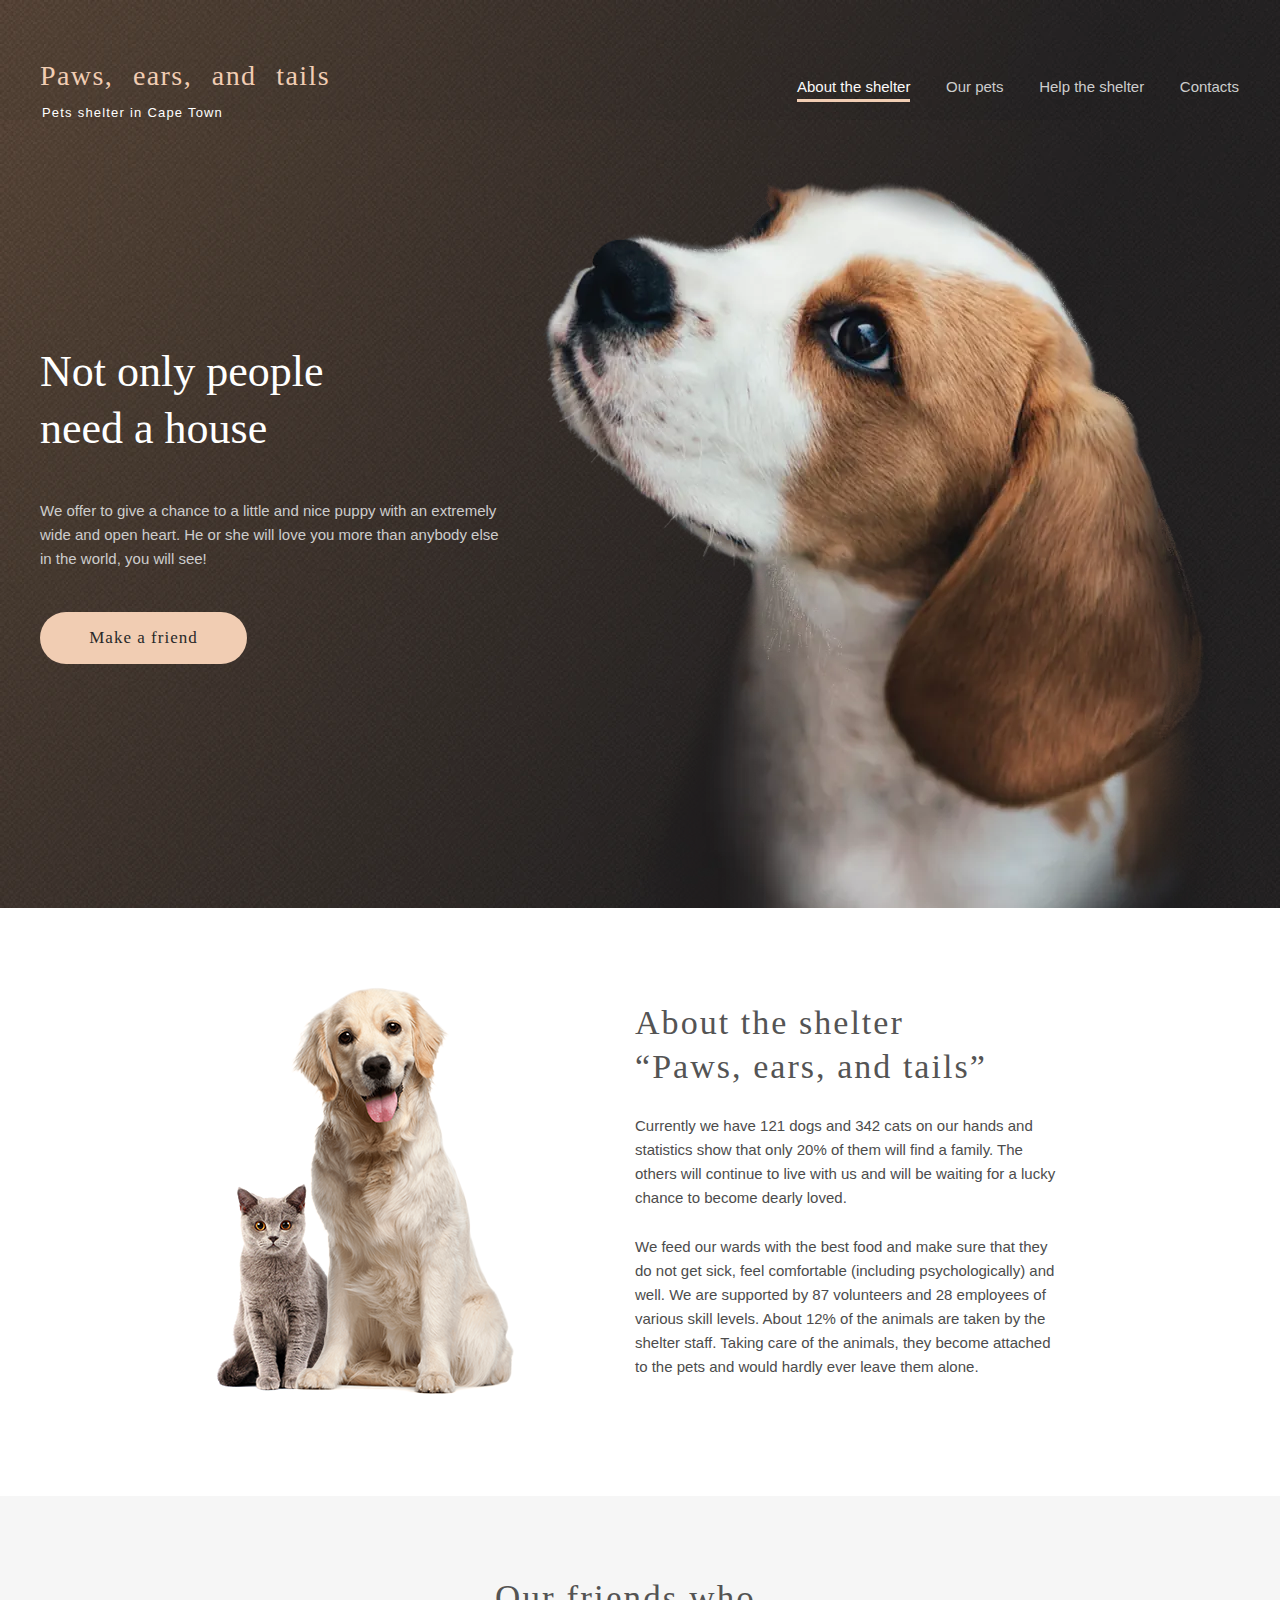
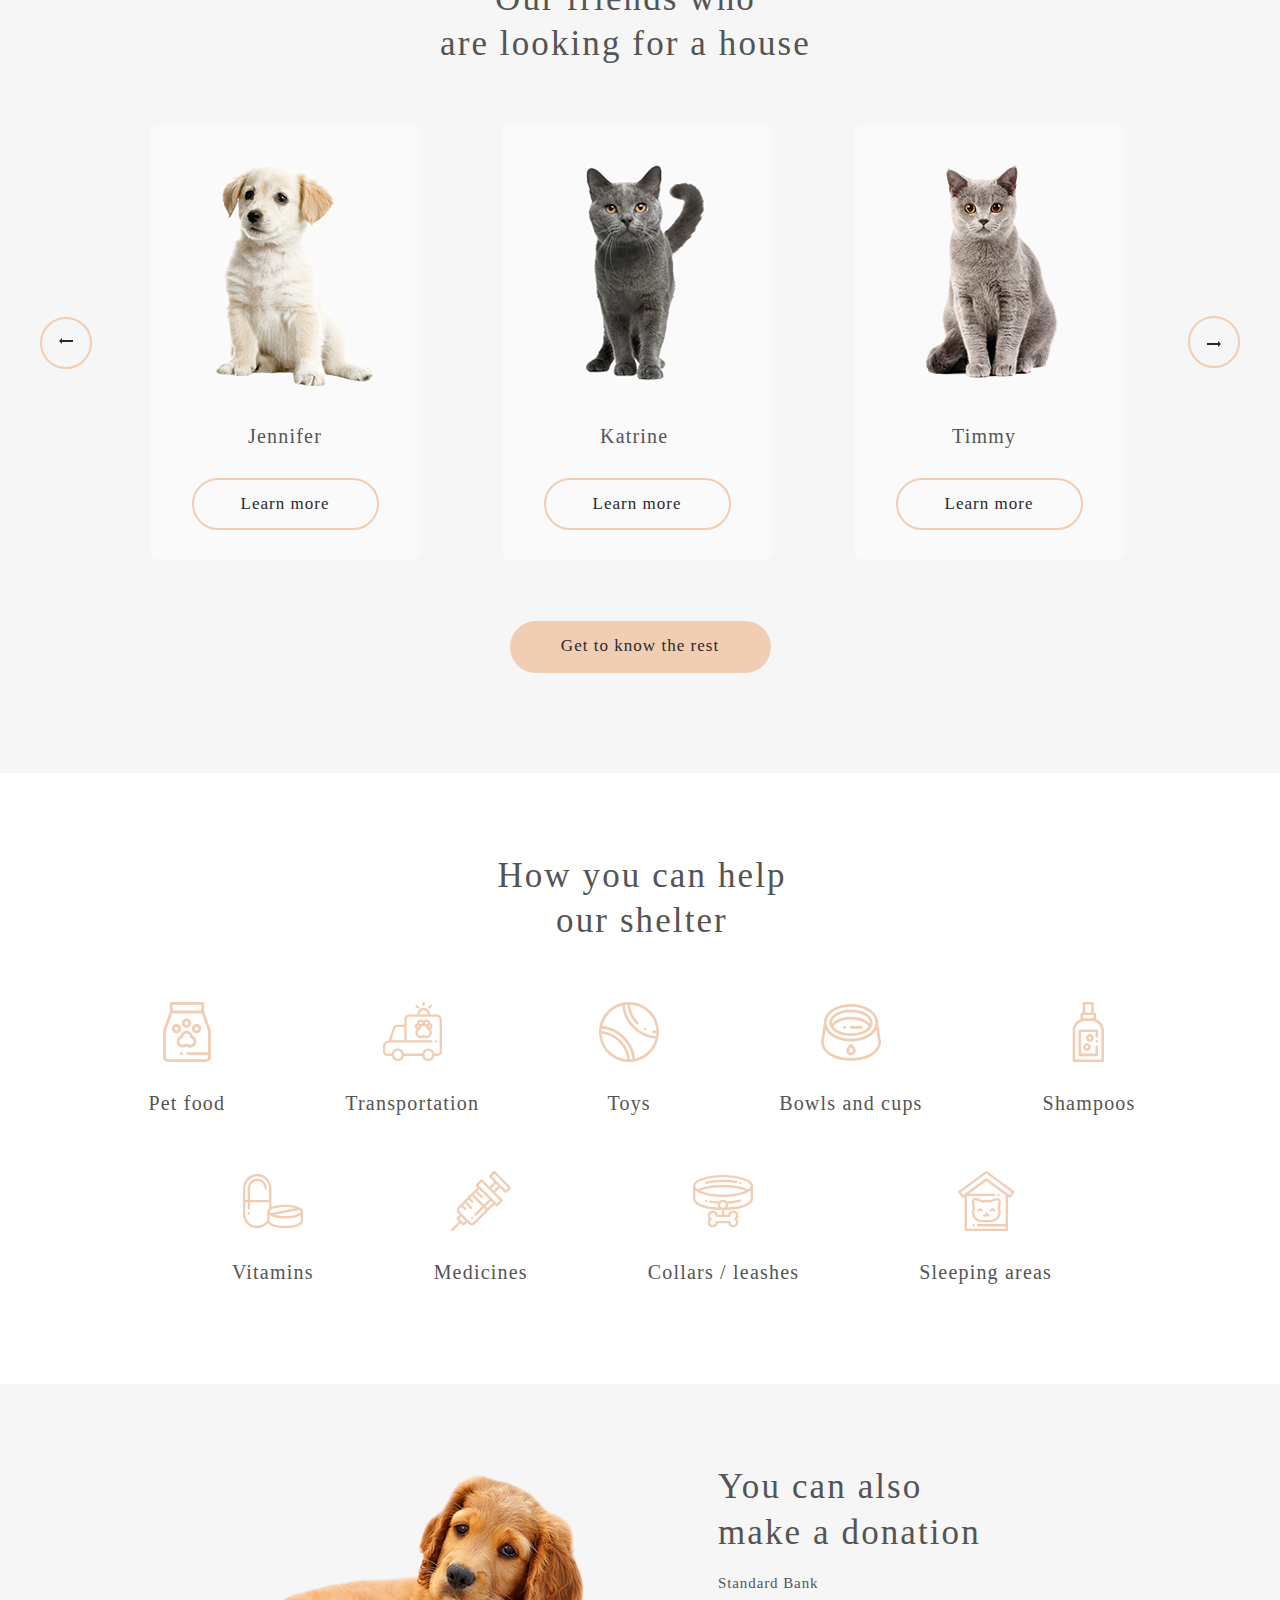
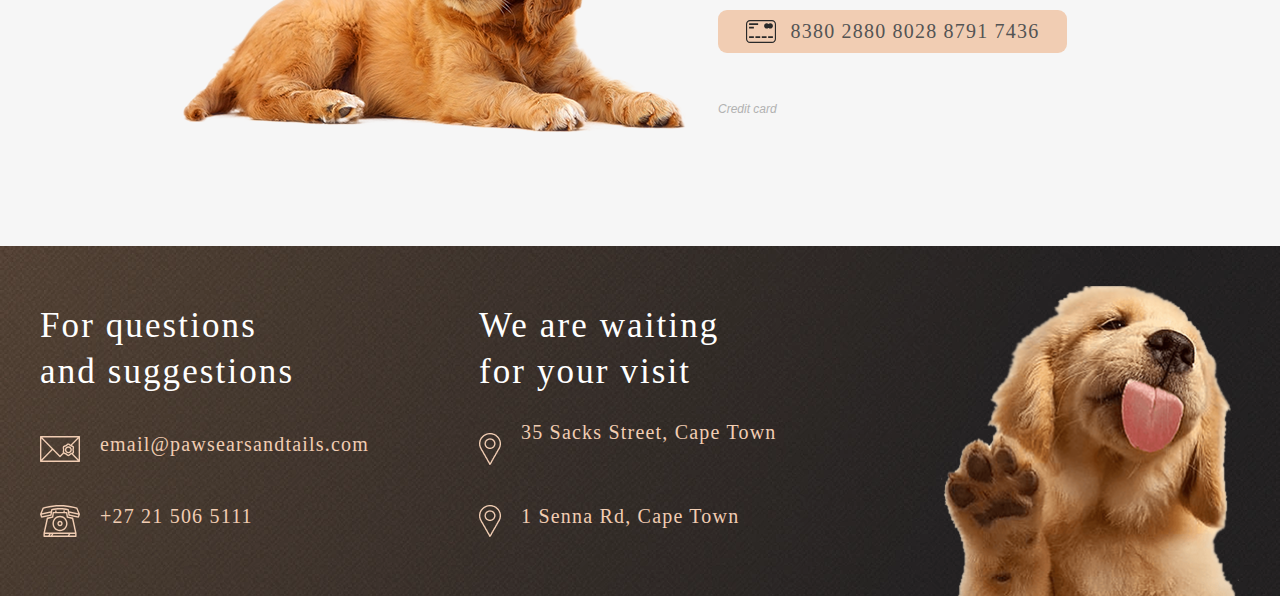
==== commit 927ce91e: "small fixes" ====
--- a/pages/main/index.html
+++ b/pages/main/index.html
@@ -391,7 +391,7 @@
                         You can also<br /> make a donation
                     </div>
                     <div class="donation-content-bank-name">
-                        Name of the bank / Type of bank account
+                        Standard Bank
                     </div>
                     <a href="#" onClick="()=>{return false;}">
 
--- a/pages/main/style.css
+++ b/pages/main/style.css
@@ -388,11 +388,11 @@
 }
 
 .about-content-heading {
-  width: 370px;
+  width: 380px;
   font-family: "Georgia";
   font-style: normal;
   font-weight: 400;
-  font-size: 35px;
+  font-size: 34px;
   line-height: 130%;
   /* or 45px */
 
